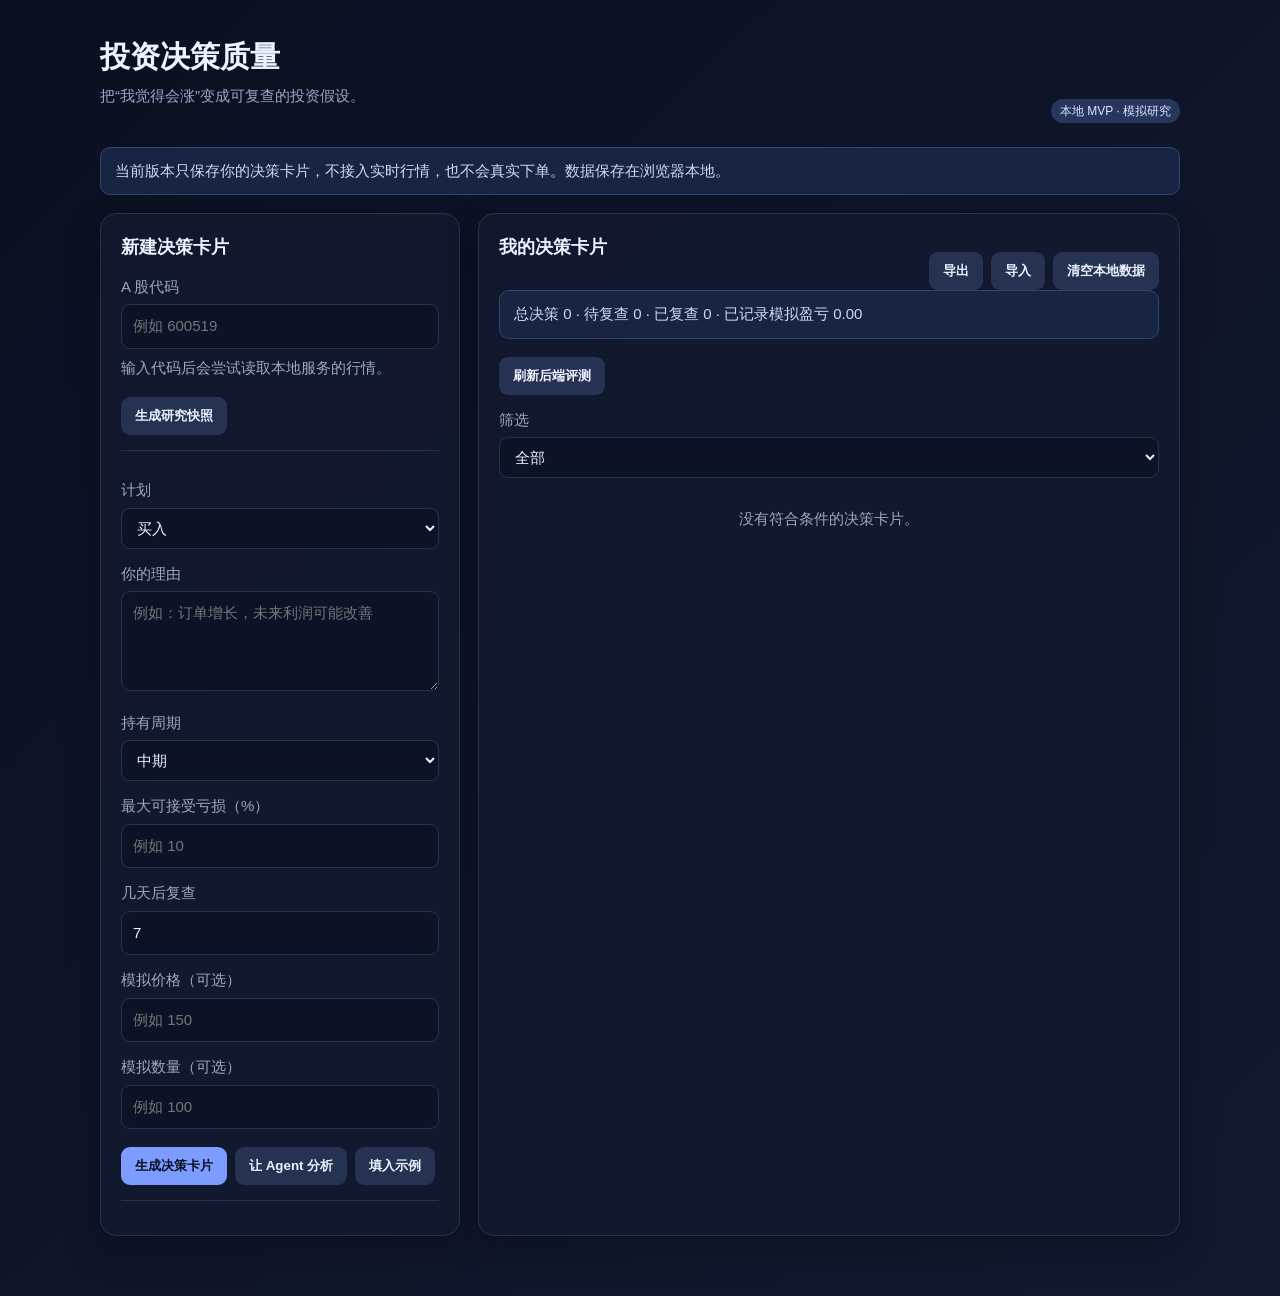
==== web/index.html @ bc61e570 "feat: establish multi-tenant paper trading workspace" ====
<!doctype html>
<html lang="zh-CN">
<head>
  <meta charset="utf-8" />
  <meta name="viewport" content="width=device-width, initial-scale=1" />
  <link rel="stylesheet" href="/app.css"><title>投资决策质量 MVP</title>
  <style>
    :root { color-scheme: dark; --bg:#0b1020; --panel:#121a2f; --line:#263250; --text:#edf2ff; --muted:#9aa8c7; --accent:#7c9cff; --good:#52d6a1; --warn:#ffcc66; }
    * { box-sizing:border-box; } body { margin:0; background:linear-gradient(135deg,#0b1020,#111a31); color:var(--text); font:15px/1.5 Inter,Segoe UI,sans-serif; }
    .shell { max-width:1120px; margin:0 auto; padding:34px 20px 60px; } header { display:flex; justify-content:space-between; align-items:end; gap:20px; margin-bottom:24px; }
    h1,h2,h3,p { margin-top:0; } h1 { font-size:30px; margin-bottom:6px; } h2 { font-size:18px; } .sub,.muted { color:var(--muted); }
    .grid { display:grid; grid-template-columns:360px 1fr; gap:18px; } .panel { background:rgba(18,26,47,.92); border:1px solid var(--line); border-radius:16px; padding:20px; box-shadow:0 15px 35px #05081155; }
    label { display:block; color:var(--muted); margin:14px 0 6px; } input,select,textarea { width:100%; background:#0c1326; color:var(--text); border:1px solid var(--line); border-radius:9px; padding:10px 11px; font:inherit; } textarea { min-height:100px; resize:vertical; }
    button { border:0; border-radius:9px; padding:10px 14px; color:#081020; background:var(--accent); font-weight:700; cursor:pointer; } button.secondary { background:#253252; color:var(--text); } button.danger { background:#69364a; color:#fff; } .actions { display:flex; gap:8px; margin-top:18px; flex-wrap:wrap; }
    .cards { display:grid; gap:12px; } .card { border:1px solid var(--line); border-radius:12px; padding:15px; background:#0e162a; } .card-top { display:flex; justify-content:space-between; gap:12px; } .symbol { font-weight:800; font-size:18px; } .pill { border-radius:999px; padding:3px 9px; font-size:12px; background:#26365d; color:#dce5ff; } .pill.open { color:var(--warn); } .pill.reviewed { color:var(--good); }
    .detail { margin-top:15px; border-top:1px solid var(--line); padding-top:14px; } ul { margin:7px 0 0 18px; padding:0; } li { margin:5px 0; } .empty { padding:30px 10px; text-align:center; color:var(--muted); }
    .notice { background:#182542; border:1px solid #2f4674; color:#cbd8fa; padding:12px 14px; border-radius:10px; margin-bottom:18px; }
    @media(max-width:800px){ .grid{grid-template-columns:1fr;} header{display:block;} }
  </style>
</head>
<body>
  <main class="shell">
    <header><div><h1>投资决策质量</h1><p class="sub">把“我觉得会涨”变成可复查的投资假设。</p></div><span class="pill">本地 MVP · 模拟研究</span></header>
    <div class="notice">当前版本只保存你的决策卡片，不接入实时行情，也不会真实下单。数据保存在浏览器本地。</div>
    <section class="grid">
      <form class="panel" id="card-form">
        <h2>新建决策卡片</h2>
        <label for="symbol">A 股代码</label><input id="symbol" required placeholder="例如 600519" /><div id="market" class="muted" style="margin-top:8px">输入代码后会尝试读取本地服务的行情。</div><div id="history" class="muted" style="margin-top:8px"></div><div class="actions"><button type="button" class="secondary" id="research">生成研究快照</button></div><div id="report" class="detail"></div>
        <label for="action">计划</label><select id="action"><option value="buy">买入</option><option value="sell">卖出</option><option value="watch">观察</option></select>
        <label for="reason">你的理由</label><textarea id="reason" required placeholder="例如：订单增长，未来利润可能改善"></textarea>
        <label for="horizon">持有周期</label><select id="horizon"><option value="short">短期</option><option value="medium" selected>中期</option><option value="long">长期</option></select>
        <label for="max-loss">最大可接受亏损（%）</label><input id="max-loss" type="number" min="0.1" max="100" step="0.1" placeholder="例如 10" />
        <label for="review-days">几天后复查</label><input id="review-days" type="number" min="1" value="7" />
        <label for="entry-price">模拟价格（可选）</label><input id="entry-price" type="number" min="0" step="0.0001" placeholder="例如 150" />
        <label for="quantity">模拟数量（可选）</label><input id="quantity" type="number" min="0" step="0.0001" placeholder="例如 100" />
        <div class="actions"><button>生成决策卡片</button><button type="button" class="secondary" id="agent">让 Agent 分析</button><button type="button" class="secondary" id="demo">填入示例</button></div><div id="agent-result" class="detail"></div>
      </form>
      <section class="panel"><div class="card-top"><h2>我的决策卡片</h2><div class="actions"><button class="secondary" id="export">导出</button><button class="secondary" id="import">导入</button><button class="secondary" id="clear">清空本地数据</button></div></div><div id="summary" class="notice"></div><div class="actions"><button class="secondary" id="evaluation">刷新后端评测</button></div><div id="evaluation-result" class="muted"></div><label for="filter">筛选</label><select id="filter"><option value="all">全部</option><option value="open">待复查</option><option value="reviewed">已复查</option></select><input id="file" type="file" accept="application/json" hidden /><div id="cards" class="cards"></div></section>
    </section>
  </main>
  <script>
    const key='investment_decision_cards_v1';
    const $=id=>document.getElementById(id);
    const load=()=>JSON.parse(localStorage.getItem(key)||'[]');
    const save=cards=>{localStorage.setItem(key,JSON.stringify(cards)); if(location.protocol.startsWith('http')) cards.forEach(card=>fetch('/api/decisions',{method:'POST',headers:{'Content-Type':'application/json'},body:JSON.stringify(card)}).catch(()=>{}));};
    const esc=s=>String(s).replace(/[&<>"']/g,c=>({'&':'&amp;','<':'&lt;','>':'&gt;','"':'&quot;',"'":'&#39;'}[c]));
    function render(){ const all=load(); const open=all.filter(c=>c.status==='open').length; const reviewed=all.filter(c=>c.status==='reviewed'); const pnl=reviewed.reduce((sum,c)=>sum+(c.entryPrice&&c.quantity&&c.currentPrice?(c.action==='sell'?c.entryPrice-c.currentPrice:c.currentPrice-c.entryPrice)*c.quantity:0),0); $('summary').textContent=`总决策 ${all.length} · 待复查 ${open} · 已复查 ${reviewed.length} · 已记录模拟盈亏 ${pnl.toFixed(2)}`; const filter=$('filter').value; const cards=filter==='all'?all:all.filter(c=>c.status===filter); const root=$('cards'); if(!cards.length){root.innerHTML='<div class="empty">没有符合条件的决策卡片。</div>';return;} const today=new Date(); root.innerHTML=cards.map(c=>{const due=new Date(c.reviewAt+' 23:59:59')<=today && c.status==='open'; const paper=c.entryPrice&&c.quantity?`<p class="muted">模拟仓位：${esc(c.quantity)} × ${esc(c.entryPrice)} = ${esc((c.entryPrice*c.quantity).toFixed(2))}${c.currentPrice?` · 当前价 ${esc(c.currentPrice)} · 模拟盈亏 ${esc(((c.action==='sell'?c.entryPrice-c.currentPrice:c.currentPrice-c.entryPrice)*c.quantity).toFixed(2))}`:''}</p>`:''; return `<article class="card"><div class="card-top"><div><div class="symbol">${esc(c.symbol)}</div><div class="muted">${esc(c.action)} · ${esc(c.horizon)} · 创建于 ${esc(c.createdAt)}</div></div><span class="pill ${c.status}">${due?'到期待复查':c.status==='open'?'待复查':'已复查'}</span></div><p><b>原始理由：</b>${esc(c.reason)}</p>${paper}<div class="detail"><b>系统提示</b><ul>${c.prompts.map(x=>`<li>${esc(x)}</li>`).join('')}</ul><p class="muted">复查日期：${esc(c.reviewAt)}${c.maxLoss?` · 最大亏损：${esc(c.maxLoss)}%`:''}</p>${c.status==='open'?`<div class="actions"><button data-review="${c.id}">完成复查</button><button class="danger" data-delete="${c.id}">删除</button></div>`:`<p><b>复查记录：</b>${esc(c.reviewNote)}</p>`}</div></article>`}).join(''); }
    let latestQuote=null;
    let latestAnalysis=null;
    async function loadQuote(){ const symbol=$('symbol').value.trim(); if(!symbol)return; $('market').textContent='正在读取 A 股行情…'; $('history').textContent=''; try{ const response=await fetch(`/api/quote?symbol=${encodeURIComponent(symbol)}`); const data=await response.json(); if(!response.ok||data.error)throw new Error(data.error||'行情读取失败'); latestQuote=data; $('market').textContent=`${data.f58} · 当前价 ${(Number(data.f43)/100).toFixed(2)} · 涨跌幅 ${(Number(data.f170)/100).toFixed(2)}% · 成交量 ${data.f47}`; if(!$('entry-price').value&&data.f43)$('entry-price').value=(Number(data.f43)/100).toFixed(2); const historyResponse=await fetch(`/api/history?symbol=${encodeURIComponent(symbol)}`); const historyData=await historyResponse.json(); if(historyData.klines?.length){ const rows=historyData.klines.slice(-60).map(row=>{const parts=String(row).split(',');return {date:parts[0],close:Number(parts[2]||parts[4])};}).filter(row=>Number.isFinite(row.close)); const first=rows[0]?.close,last=rows.at(-1)?.close; let peak=0,maxDrawdown=0; for(const row of rows){peak=Math.max(peak,row.close);if(peak)maxDrawdown=Math.min(maxDrawdown,(row.close/peak-1)*100);} const change=first?((last/first-1)*100):0; $('history').textContent=`近 ${rows.length} 个交易日：${change.toFixed(2)}% · 最大回撤 ${maxDrawdown.toFixed(2)}%`; } }catch(error){latestQuote=null;$('market').textContent=`行情读取失败：${error.message}。请确认使用 http://localhost:8788`;}}
    $('symbol').addEventListener('blur',loadQuote);
    $('research').addEventListener('click',async()=>{const symbol=$('symbol').value.trim();if(!symbol)return;const report=$('report');report.textContent='正在生成研究快照…';try{const [research,financials,announcements]=await Promise.all([fetch(`/api/research?symbol=${encodeURIComponent(symbol)}`).then(r=>r.json()),fetch(`/api/financials?symbol=${encodeURIComponent(symbol)}`).then(r=>r.json()),fetch(`/api/announcements?symbol=${encodeURIComponent(symbol)}`).then(r=>r.json())]);const metrics=research.metrics||{};const quote=research.quote||{};const latest=(financials.items||[])[0];report.innerHTML=`<b>${esc(quote.f58||symbol)} 研究快照</b><ul><li>当前价格：${esc((Number(quote.f43||0)/100).toFixed(2))}</li><li>近60日涨跌：${metrics.changePct==null?'暂无':metrics.changePct.toFixed(2)+'%'}</li><li>近60日最大回撤：${metrics.maxDrawdownPct==null?'暂无':metrics.maxDrawdownPct.toFixed(2)+'%'}</li>${latest?`<li>最新财报期：${esc(latest[2]||'')}</li><li>净利润：${esc(latest[5]??'暂无')}</li><li>ROE：${esc(latest[7]??'暂无')}</li>`:'<li>财报：未配置 Tushare Token</li>'}<li>公告数量：${esc((announcements.items||[]).length)}</li></ul>`;}catch(error){report.textContent='研究快照生成失败：'+error.message;}});
    $('agent').addEventListener('click',async()=>{const symbol=$('symbol').value.trim();const reason=$('reason').value.trim();const target=$('agent-result');if(!symbol||!reason){target.textContent='请先输入股票代码和交易理由。';return;}target.textContent='Agent 正在分析…';try{const response=await fetch('/api/analyze',{method:'POST',headers:{'Content-Type':'application/json'},body:JSON.stringify({symbol,reason})});const data=await response.json();if(!response.ok)throw new Error(data.error||'分析失败');latestAnalysis={provider:data.provider,model:data.model,analysis:data.analysis};const a=data.analysis;const sections=[['事实','facts'],['推断','inferences'],['反方证据','counter_arguments'],['风险','risks'],['判断失效条件','invalidation_conditions'],['下一步检查','next_checks']];target.innerHTML=`<b>Agent 研究结论 · ${esc(data.provider||'llm')} / ${esc(data.model||'')}</b>`+sections.map(([title,key])=>{const items=Array.isArray(a?.[key])?a[key]:[];return `<div class="detail"><b>${title}</b>${items.length?`<ul>${items.map(item=>`<li>${esc(item)}</li>`).join('')}</ul>`:'<p class="muted">暂无结构化结果</p>'}</div>`}).join('');}catch(error){latestAnalysis=null;target.textContent='Agent 分析失败：'+error.message;}});
    $('card-form').addEventListener('submit',()=>{setTimeout(()=>{if(!latestAnalysis)return;const cards=load();if(!cards.length)return;cards[0].agentAnalysis=latestAnalysis;save(cards);render();},0);});
    $('card-form').addEventListener('submit',e=>{e.preventDefault(); const reason=$('reason').value.trim(); const reviewDays=Number($('review-days').value); const lower=reason.toLowerCase(); const prompts=['原始理由可能已经被市场价格反映','当前版本没有接入财报和公告验证，请补充证据后再形成结论','将最大亏损和仓位一起考虑，不要把研究结论当成收益保证']; if(latestQuote)prompts.unshift(`创建时行情：${latestQuote.f58}，价格 ${latestQuote.f43}`); if(lower.includes('订单')) prompts.push('复查订单金额或订单增速是否继续上升'); if(lower.includes('利润')||lower.includes('业绩')) prompts.push('复查下一次财报中的收入、利润和现金流'); if(lower.includes('估值')) prompts.push('便宜可能反映业务质量或增长风险'); const now=new Date(); const review=new Date(now.getTime()+reviewDays*86400000); const cards=load(); cards.unshift({id:crypto.randomUUID(),symbol:$('symbol').value.trim().toUpperCase(),action:$('action').value,horizon:$('horizon').value,reason,maxLoss:$('max-loss').value,entryPrice:Number($('entry-price').value)||null,quantity:Number($('quantity').value)||null,createdAt:now.toLocaleString(),reviewAt:review.toLocaleDateString(),prompts,status:'open'}); save(cards); e.target.reset(); $('review-days').value=7; latestQuote=null; $('market').textContent='输入代码后会尝试读取本地服务的行情。'; render();});
    $('demo').addEventListener('click',()=>{$('symbol').value='600519';$('action').value='buy';$('reason').value='订单增长，未来利润可能改善';$('horizon').value='medium';$('max-loss').value=10;$('review-days').value=7;});
    $('clear').addEventListener('click',()=>{if(confirm('确认清空浏览器中的全部决策卡片？')){localStorage.removeItem(key);render();}});
    $('filter').addEventListener('change',render);
    $('evaluation').addEventListener('click',async()=>{const target=$('evaluation-result');target.textContent='正在读取后端评测…';try{const response=await fetch('/api/evaluation');const data=await response.json();target.textContent=`后端评测：总计 ${data.total} · 待复查 ${data.open} · 已复查 ${data.reviewed} · 逻辑兑现 ${data.valid} · 逻辑失效 ${data.invalid} · 模拟盈亏 ${Number(data.simulatedPnl).toFixed(2)}`;}catch(error){target.textContent='后端评测暂不可用，请确认使用本地服务地址。';}});
    $('export').addEventListener('click',()=>{const blob=new Blob([JSON.stringify(load(),null,2)],{type:'application/json'});const a=document.createElement('a');a.href=URL.createObjectURL(blob);a.download='investment-decision-cards.json';a.click();URL.revokeObjectURL(a.href);});
    $('import').addEventListener('click',()=>$('file').click());
    $('file').addEventListener('change',async e=>{const file=e.target.files[0];if(!file)return;try{const imported=JSON.parse(await file.text());if(!Array.isArray(imported))throw new Error('格式错误');save([...imported,...load()]);render();}catch(error){alert('导入失败：'+error.message)}e.target.value='';});
    $('cards').addEventListener('click',e=>{const review=e.target.dataset.review; const del=e.target.dataset.delete; const cards=load(); if(review){const c=cards.find(x=>x.id===review);const outcome=prompt('判断结果：输入 valid=逻辑兑现，invalid=逻辑失效，uncertain=暂不确定');if(outcome&&['valid','invalid','uncertain'].includes(outcome)){const note=prompt('这次复查发生了什么？');if(note){const current=prompt(c.entryPrice&&c.quantity?'请输入当前价格，用于计算模拟盈亏。留空则跳过。':'请输入复查时的当前价格（可留空）。');c.status='reviewed';c.outcome=outcome;c.reviewNote=note;if(current&&Number(current)>0)c.currentPrice=Number(current);save(cards);render();}}} if(del){save(cards.filter(x=>x.id!==del));render();}}); render();
  </script>
</body>
</html>
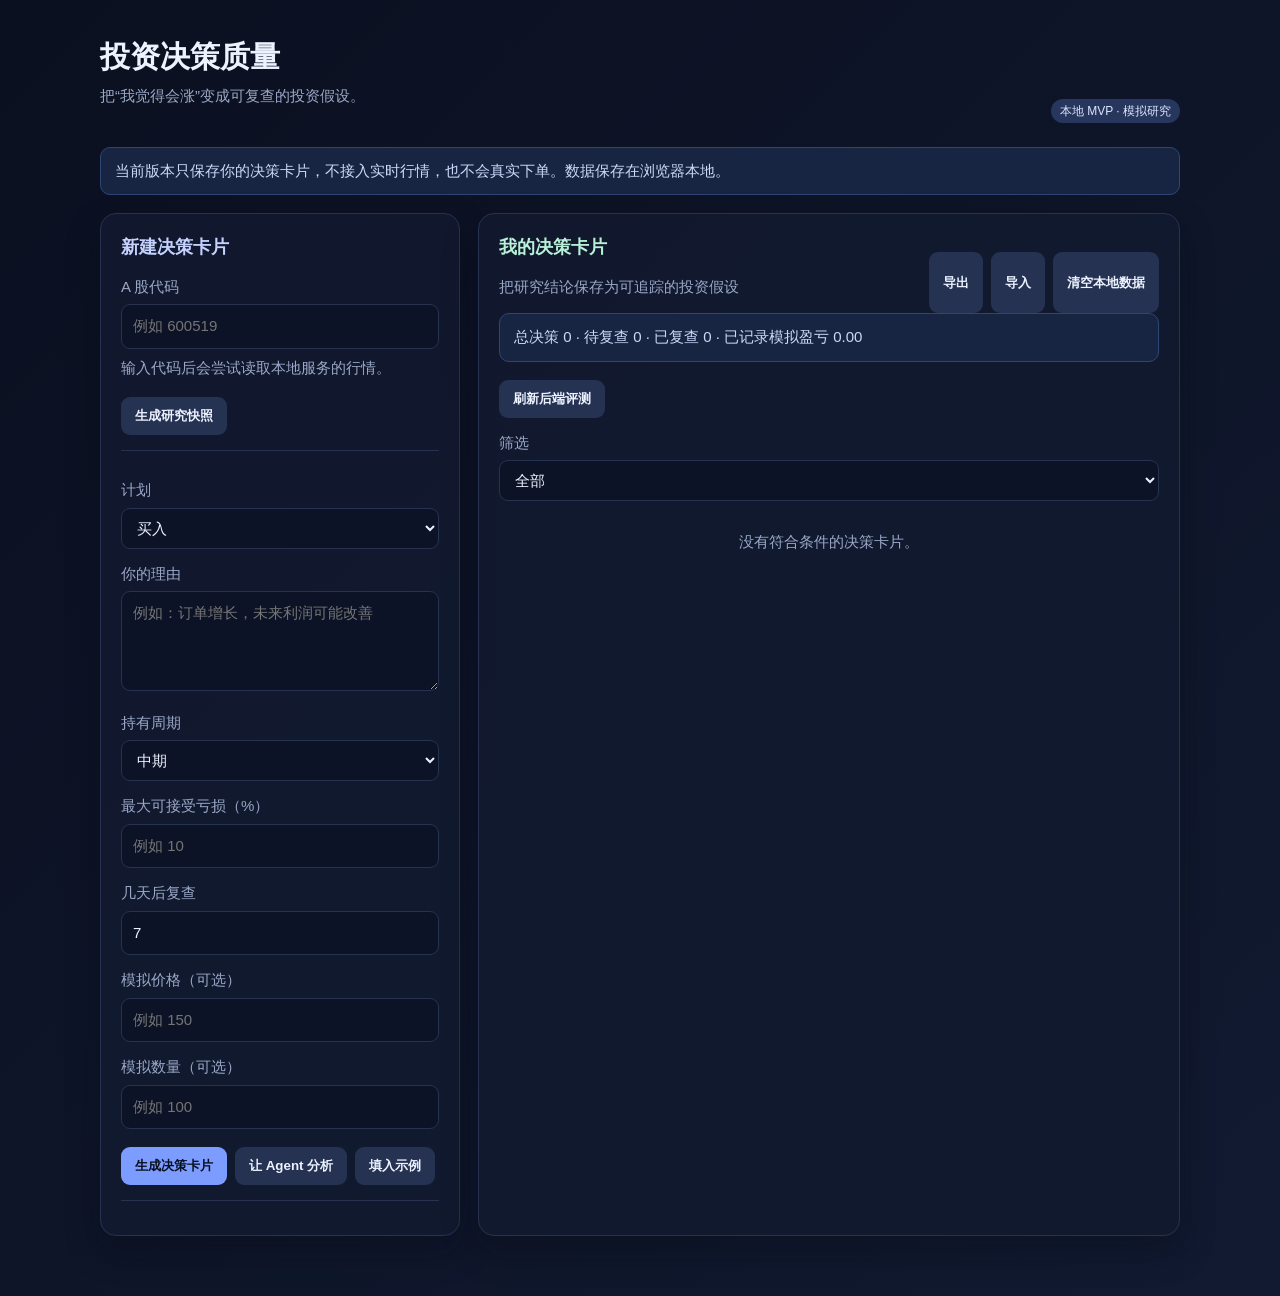
==== commit f0aa498f: "ui: distinguish research and decision card panels" ====
--- a/web/index.html
+++ b/web/index.html
@@ -8,7 +8,7 @@
     :root { color-scheme: dark; --bg:#0b1020; --panel:#121a2f; --line:#263250; --text:#edf2ff; --muted:#9aa8c7; --accent:#7c9cff; --good:#52d6a1; --warn:#ffcc66; }
     * { box-sizing:border-box; } body { margin:0; background:linear-gradient(135deg,#0b1020,#111a31); color:var(--text); font:15px/1.5 Inter,Segoe UI,sans-serif; }
     .shell { max-width:1120px; margin:0 auto; padding:34px 20px 60px; } header { display:flex; justify-content:space-between; align-items:end; gap:20px; margin-bottom:24px; }
-    h1,h2,h3,p { margin-top:0; } h1 { font-size:30px; margin-bottom:6px; } h2 { font-size:18px; } .sub,.muted { color:var(--muted); }
+    h1,h2,h3,p { margin-top:0; } h1 { font-size:30px; margin-bottom:6px; } h2 { font-size:18px; } .sub,.muted { color:var(--muted); } .research-panel{border-top:3px solid #7e9cff;background:linear-gradient(145deg,#17284a,#10182c)} .decision-panel{border-top:3px solid #52d6a1;background:linear-gradient(145deg,#142f34,#10182c)} .decision-panel h2{color:#b8f1d7}.research-panel h2{color:#c5d2ff}
     .grid { display:grid; grid-template-columns:360px 1fr; gap:18px; } .panel { background:rgba(18,26,47,.92); border:1px solid var(--line); border-radius:16px; padding:20px; box-shadow:0 15px 35px #05081155; }
     label { display:block; color:var(--muted); margin:14px 0 6px; } input,select,textarea { width:100%; background:#0c1326; color:var(--text); border:1px solid var(--line); border-radius:9px; padding:10px 11px; font:inherit; } textarea { min-height:100px; resize:vertical; }
     button { border:0; border-radius:9px; padding:10px 14px; color:#081020; background:var(--accent); font-weight:700; cursor:pointer; } button.secondary { background:#253252; color:var(--text); } button.danger { background:#69364a; color:#fff; } .actions { display:flex; gap:8px; margin-top:18px; flex-wrap:wrap; }
@@ -23,7 +23,7 @@
     <header><div><h1>投资决策质量</h1><p class="sub">把“我觉得会涨”变成可复查的投资假设。</p></div><span class="pill">本地 MVP · 模拟研究</span></header>
     <div class="notice">当前版本只保存你的决策卡片，不接入实时行情，也不会真实下单。数据保存在浏览器本地。</div>
     <section class="grid">
-      <form class="panel" id="card-form">
+      <form class="panel research-panel" id="card-form">
         <h2>新建决策卡片</h2>
         <label for="symbol">A 股代码</label><input id="symbol" required placeholder="例如 600519" /><div id="market" class="muted" style="margin-top:8px">输入代码后会尝试读取本地服务的行情。</div><div id="history" class="muted" style="margin-top:8px"></div><div class="actions"><button type="button" class="secondary" id="research">生成研究快照</button></div><div id="report" class="detail"></div>
         <label for="action">计划</label><select id="action"><option value="buy">买入</option><option value="sell">卖出</option><option value="watch">观察</option></select>
@@ -35,7 +35,7 @@
         <label for="quantity">模拟数量（可选）</label><input id="quantity" type="number" min="0" step="0.0001" placeholder="例如 100" />
         <div class="actions"><button>生成决策卡片</button><button type="button" class="secondary" id="agent">让 Agent 分析</button><button type="button" class="secondary" id="demo">填入示例</button></div><div id="agent-result" class="detail"></div>
       </form>
-      <section class="panel"><div class="card-top"><h2>我的决策卡片</h2><div class="actions"><button class="secondary" id="export">导出</button><button class="secondary" id="import">导入</button><button class="secondary" id="clear">清空本地数据</button></div></div><div id="summary" class="notice"></div><div class="actions"><button class="secondary" id="evaluation">刷新后端评测</button></div><div id="evaluation-result" class="muted"></div><label for="filter">筛选</label><select id="filter"><option value="all">全部</option><option value="open">待复查</option><option value="reviewed">已复查</option></select><input id="file" type="file" accept="application/json" hidden /><div id="cards" class="cards"></div></section>
+      <section class="panel decision-panel"><div class="card-top"><div><h2>我的决策卡片</h2><p class="sub">把研究结论保存为可追踪的投资假设</p></div><div class="actions"><button class="secondary" id="export">导出</button><button class="secondary" id="import">导入</button><button class="secondary" id="clear">清空本地数据</button></div></div><div id="summary" class="notice"></div><div class="actions"><button class="secondary" id="evaluation">刷新后端评测</button></div><div id="evaluation-result" class="muted"></div><label for="filter">筛选</label><select id="filter"><option value="all">全部</option><option value="open">待复查</option><option value="reviewed">已复查</option></select><input id="file" type="file" accept="application/json" hidden /><div id="cards" class="cards"></div></section>
     </section>
   </main>
   <script>
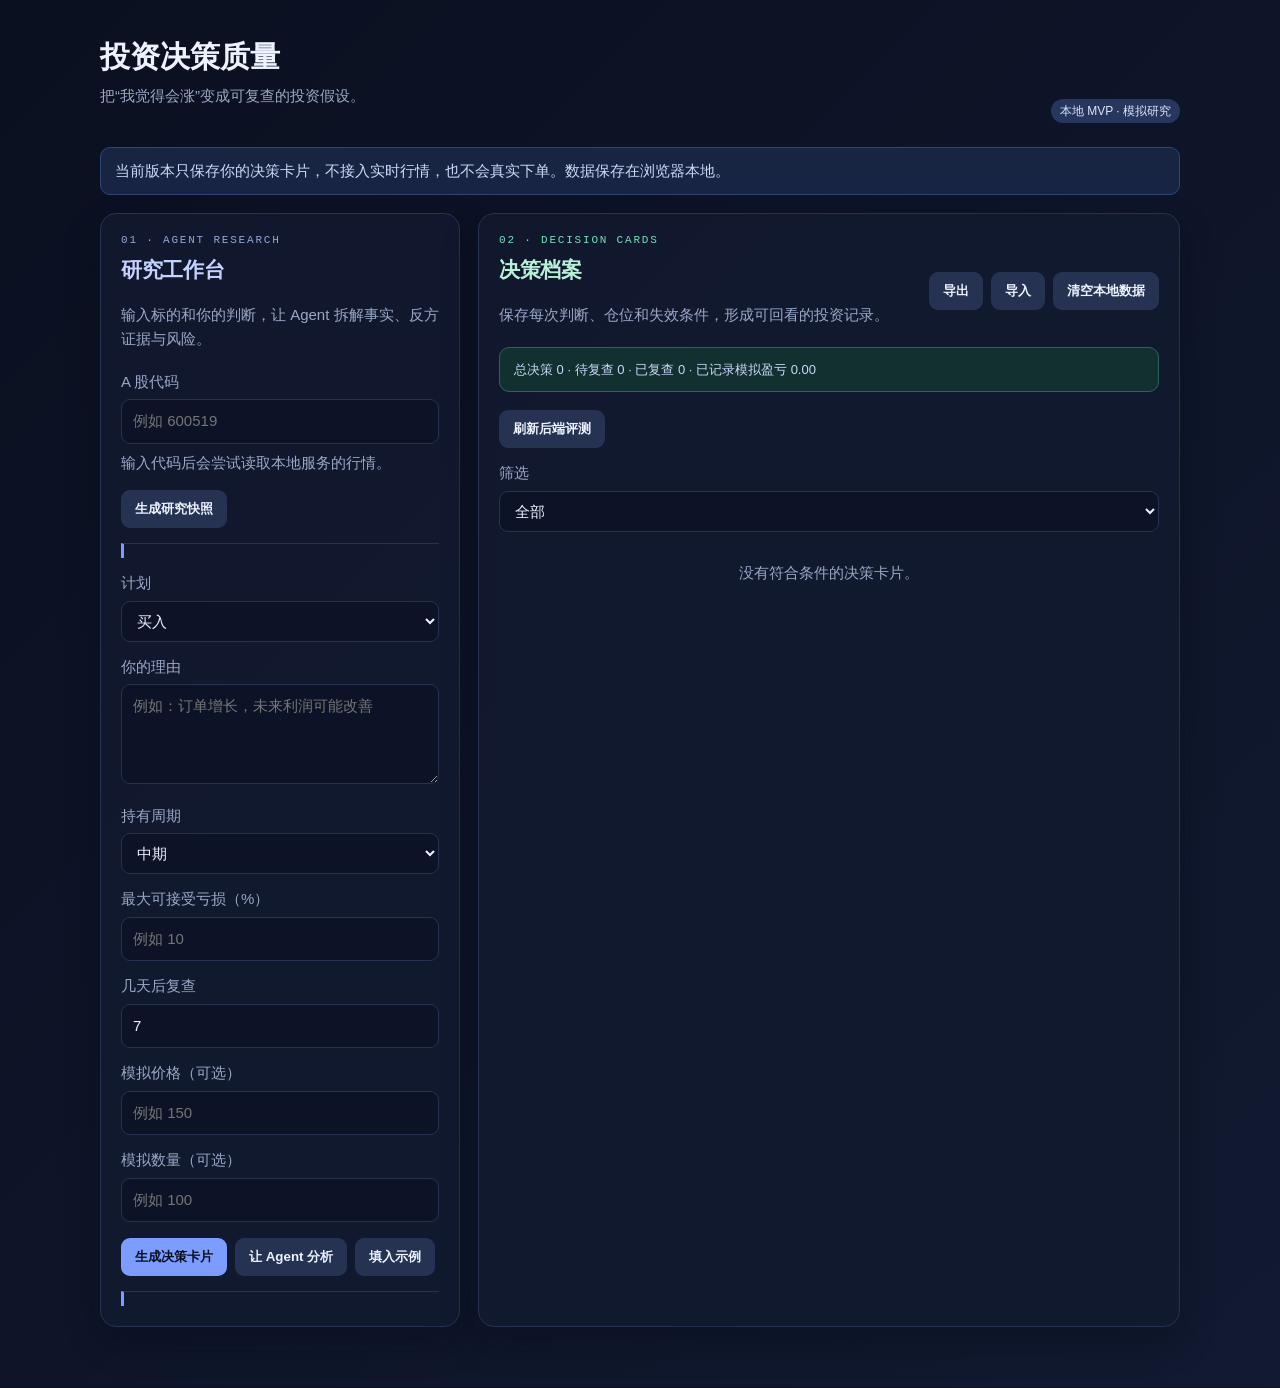
==== commit a4198702: "ui: redesign research decision and review sections" ====
--- a/web/index.html
+++ b/web/index.html
@@ -8,7 +8,7 @@
     :root { color-scheme: dark; --bg:#0b1020; --panel:#121a2f; --line:#263250; --text:#edf2ff; --muted:#9aa8c7; --accent:#7c9cff; --good:#52d6a1; --warn:#ffcc66; }
     * { box-sizing:border-box; } body { margin:0; background:linear-gradient(135deg,#0b1020,#111a31); color:var(--text); font:15px/1.5 Inter,Segoe UI,sans-serif; }
     .shell { max-width:1120px; margin:0 auto; padding:34px 20px 60px; } header { display:flex; justify-content:space-between; align-items:end; gap:20px; margin-bottom:24px; }
-    h1,h2,h3,p { margin-top:0; } h1 { font-size:30px; margin-bottom:6px; } h2 { font-size:18px; } .sub,.muted { color:var(--muted); } .research-panel{border-top:3px solid #7e9cff;background:linear-gradient(145deg,#17284a,#10182c)} .decision-panel{border-top:3px solid #52d6a1;background:linear-gradient(145deg,#142f34,#10182c)} .decision-panel h2{color:#b8f1d7}.research-panel h2{color:#c5d2ff}
+    h1,h2,h3,p { margin-top:0; } h1 { font-size:30px; margin-bottom:6px; } h2 { font-size:21px; letter-spacing:-.3px; } .sub,.muted { color:var(--muted); } .section-kicker{font:11px ui-monospace,monospace;letter-spacing:1.8px;color:#93a8d7;margin-bottom:8px}.section-intro{line-height:1.6;margin-bottom:20px}.research-panel{border-top:4px solid #7e9cff;background:linear-gradient(145deg,#17284a,#10182c);box-shadow:0 18px 45px #526fd522}.decision-panel{border-top:4px solid #52d6a1;background:linear-gradient(145deg,#142f34,#10182c);box-shadow:0 18px 45px #42c89e1c}.decision-panel h2{color:#b8f1d7}.research-panel h2{color:#c5d2ff}.decision-panel .section-kicker{color:#77e0b7}.decision-panel .notice{border-color:#2d6259;background:#12302f}.research-panel .detail{border-left:3px solid #7e9cff;padding-left:12px}.decision-panel .card{border-left:3px solid #52d6a1;background:#112529}.decision-panel .card-top{align-items:flex-start}.decision-panel #summary{font-size:13px}.research-panel .actions{margin-top:16px}
     .grid { display:grid; grid-template-columns:360px 1fr; gap:18px; } .panel { background:rgba(18,26,47,.92); border:1px solid var(--line); border-radius:16px; padding:20px; box-shadow:0 15px 35px #05081155; }
     label { display:block; color:var(--muted); margin:14px 0 6px; } input,select,textarea { width:100%; background:#0c1326; color:var(--text); border:1px solid var(--line); border-radius:9px; padding:10px 11px; font:inherit; } textarea { min-height:100px; resize:vertical; }
     button { border:0; border-radius:9px; padding:10px 14px; color:#081020; background:var(--accent); font-weight:700; cursor:pointer; } button.secondary { background:#253252; color:var(--text); } button.danger { background:#69364a; color:#fff; } .actions { display:flex; gap:8px; margin-top:18px; flex-wrap:wrap; }
@@ -24,7 +24,7 @@
     <div class="notice">当前版本只保存你的决策卡片，不接入实时行情，也不会真实下单。数据保存在浏览器本地。</div>
     <section class="grid">
       <form class="panel research-panel" id="card-form">
-        <h2>新建决策卡片</h2>
+        <div class="section-kicker">01 · AGENT RESEARCH</div><h2>研究工作台</h2><p class="sub section-intro">输入标的和你的判断，让 Agent 拆解事实、反方证据与风险。</p>
         <label for="symbol">A 股代码</label><input id="symbol" required placeholder="例如 600519" /><div id="market" class="muted" style="margin-top:8px">输入代码后会尝试读取本地服务的行情。</div><div id="history" class="muted" style="margin-top:8px"></div><div class="actions"><button type="button" class="secondary" id="research">生成研究快照</button></div><div id="report" class="detail"></div>
         <label for="action">计划</label><select id="action"><option value="buy">买入</option><option value="sell">卖出</option><option value="watch">观察</option></select>
         <label for="reason">你的理由</label><textarea id="reason" required placeholder="例如：订单增长，未来利润可能改善"></textarea>
@@ -35,7 +35,7 @@
         <label for="quantity">模拟数量（可选）</label><input id="quantity" type="number" min="0" step="0.0001" placeholder="例如 100" />
         <div class="actions"><button>生成决策卡片</button><button type="button" class="secondary" id="agent">让 Agent 分析</button><button type="button" class="secondary" id="demo">填入示例</button></div><div id="agent-result" class="detail"></div>
       </form>
-      <section class="panel decision-panel"><div class="card-top"><div><h2>我的决策卡片</h2><p class="sub">把研究结论保存为可追踪的投资假设</p></div><div class="actions"><button class="secondary" id="export">导出</button><button class="secondary" id="import">导入</button><button class="secondary" id="clear">清空本地数据</button></div></div><div id="summary" class="notice"></div><div class="actions"><button class="secondary" id="evaluation">刷新后端评测</button></div><div id="evaluation-result" class="muted"></div><label for="filter">筛选</label><select id="filter"><option value="all">全部</option><option value="open">待复查</option><option value="reviewed">已复查</option></select><input id="file" type="file" accept="application/json" hidden /><div id="cards" class="cards"></div></section>
+      <section class="panel decision-panel"><div class="section-kicker">02 · DECISION CARDS</div><div class="card-top"><div><h2>决策档案</h2><p class="sub section-intro">保存每次判断、仓位和失效条件，形成可回看的投资记录。</p></div><div class="actions"><button class="secondary" id="export">导出</button><button class="secondary" id="import">导入</button><button class="secondary" id="clear">清空本地数据</button></div></div><div id="summary" class="notice"></div><div class="actions"><button class="secondary" id="evaluation">刷新后端评测</button></div><div id="evaluation-result" class="muted"></div><label for="filter">筛选</label><select id="filter"><option value="all">全部</option><option value="open">待复查</option><option value="reviewed">已复查</option></select><input id="file" type="file" accept="application/json" hidden /><div id="cards" class="cards"></div></section>
     </section>
   </main>
   <script>
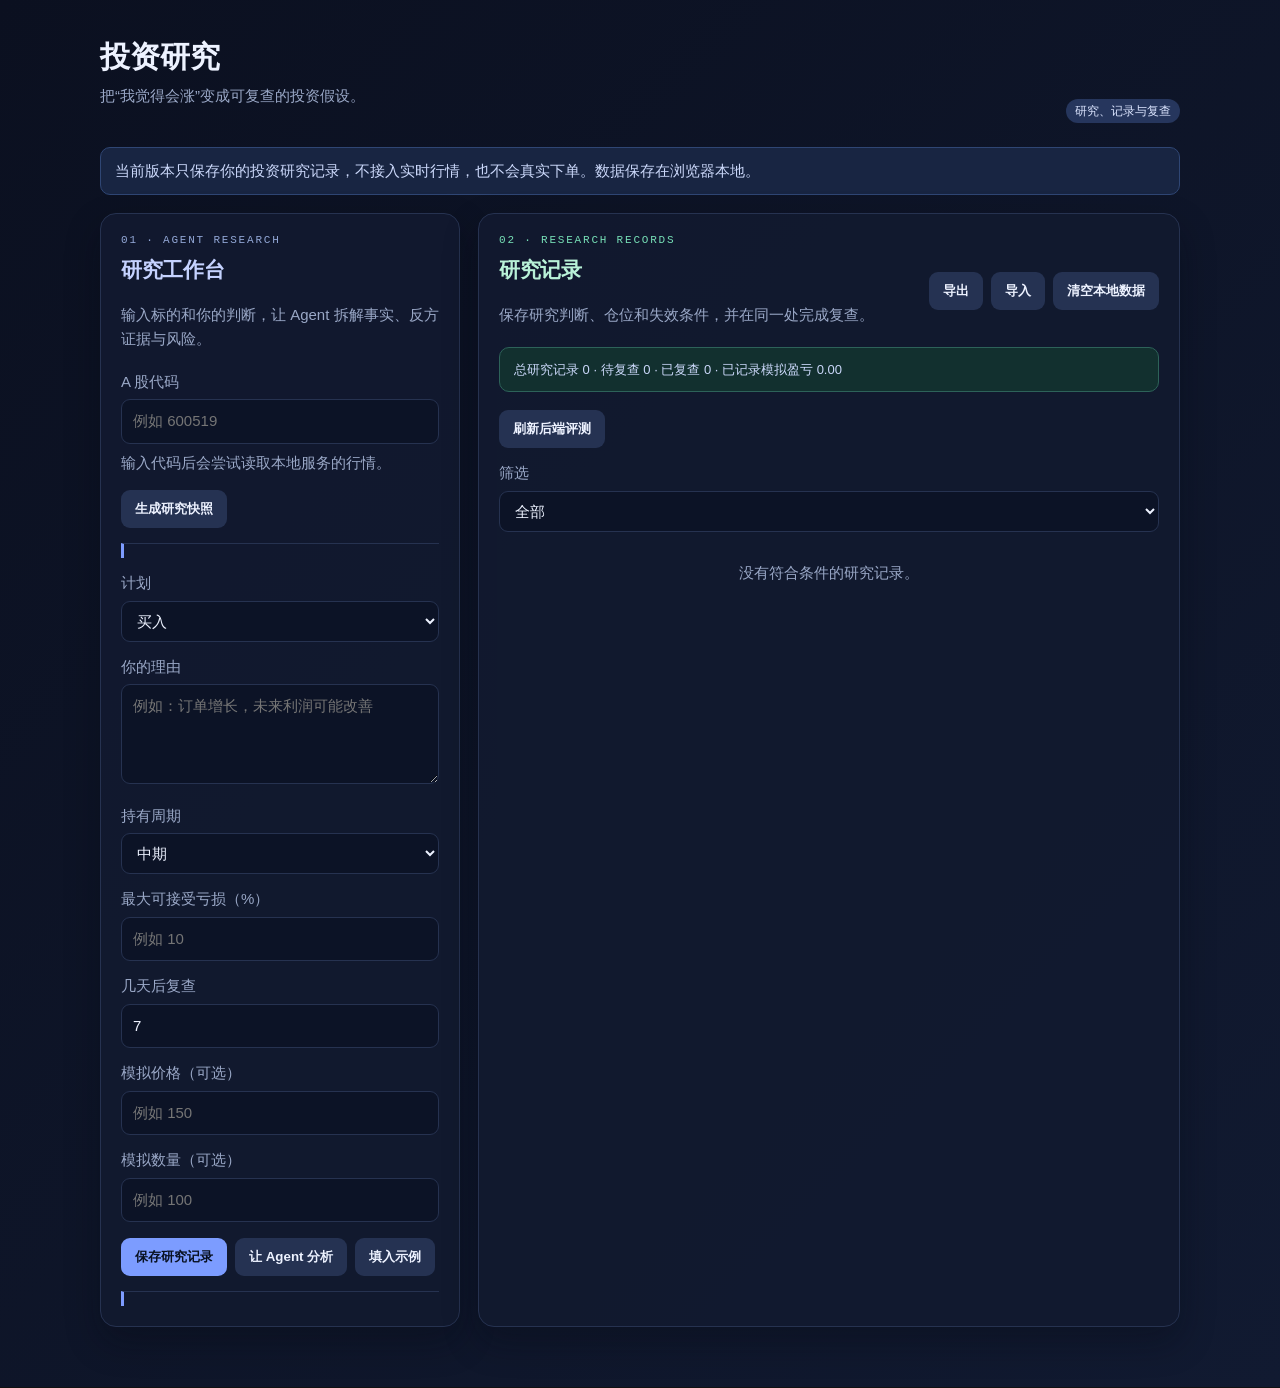
==== commit 5164faf1: "ui: consolidate investment research entry" ====
--- a/web/index.html
+++ b/web/index.html
@@ -20,8 +20,8 @@
 </head>
 <body>
   <main class="shell">
-    <header><div><h1>投资决策质量</h1><p class="sub">把“我觉得会涨”变成可复查的投资假设。</p></div><span class="pill">本地 MVP · 模拟研究</span></header>
-    <div class="notice">当前版本只保存你的决策卡片，不接入实时行情，也不会真实下单。数据保存在浏览器本地。</div>
+    <header><div><h1>投资研究</h1><p class="sub">把“我觉得会涨”变成可复查的投资假设。</p></div><span class="pill">研究、记录与复查</span></header>
+    <div class="notice">当前版本只保存你的投资研究记录，不接入实时行情，也不会真实下单。数据保存在浏览器本地。</div>
     <section class="grid">
       <form class="panel research-panel" id="card-form">
         <div class="section-kicker">01 · AGENT RESEARCH</div><h2>研究工作台</h2><p class="sub section-intro">输入标的和你的判断，让 Agent 拆解事实、反方证据与风险。</p>
@@ -33,9 +33,9 @@
         <label for="review-days">几天后复查</label><input id="review-days" type="number" min="1" value="7" />
         <label for="entry-price">模拟价格（可选）</label><input id="entry-price" type="number" min="0" step="0.0001" placeholder="例如 150" />
         <label for="quantity">模拟数量（可选）</label><input id="quantity" type="number" min="0" step="0.0001" placeholder="例如 100" />
-        <div class="actions"><button>生成决策卡片</button><button type="button" class="secondary" id="agent">让 Agent 分析</button><button type="button" class="secondary" id="demo">填入示例</button></div><div id="agent-result" class="detail"></div>
+        <div class="actions"><button>保存研究记录</button><button type="button" class="secondary" id="agent">让 Agent 分析</button><button type="button" class="secondary" id="demo">填入示例</button></div><div id="agent-result" class="detail"></div>
       </form>
-      <section class="panel decision-panel"><div class="section-kicker">02 · DECISION CARDS</div><div class="card-top"><div><h2>决策档案</h2><p class="sub section-intro">保存每次判断、仓位和失效条件，形成可回看的投资记录。</p></div><div class="actions"><button class="secondary" id="export">导出</button><button class="secondary" id="import">导入</button><button class="secondary" id="clear">清空本地数据</button></div></div><div id="summary" class="notice"></div><div class="actions"><button class="secondary" id="evaluation">刷新后端评测</button></div><div id="evaluation-result" class="muted"></div><label for="filter">筛选</label><select id="filter"><option value="all">全部</option><option value="open">待复查</option><option value="reviewed">已复查</option></select><input id="file" type="file" accept="application/json" hidden /><div id="cards" class="cards"></div></section>
+      <section class="panel decision-panel"><div class="section-kicker">02 · RESEARCH RECORDS</div><div class="card-top"><div><h2>研究记录</h2><p class="sub section-intro">保存研究判断、仓位和失效条件，并在同一处完成复查。</p></div><div class="actions"><button class="secondary" id="export">导出</button><button class="secondary" id="import">导入</button><button class="secondary" id="clear">清空本地数据</button></div></div><div id="summary" class="notice"></div><div class="actions"><button class="secondary" id="evaluation">刷新后端评测</button></div><div id="evaluation-result" class="muted"></div><label for="filter">筛选</label><select id="filter"><option value="all">全部</option><option value="open">待复查</option><option value="reviewed">已复查</option></select><input id="file" type="file" accept="application/json" hidden /><div id="cards" class="cards"></div></section>
     </section>
   </main>
   <script>
@@ -44,7 +44,7 @@
     const load=()=>JSON.parse(localStorage.getItem(key)||'[]');
     const save=cards=>{localStorage.setItem(key,JSON.stringify(cards)); if(location.protocol.startsWith('http')) cards.forEach(card=>fetch('/api/decisions',{method:'POST',headers:{'Content-Type':'application/json'},body:JSON.stringify(card)}).catch(()=>{}));};
     const esc=s=>String(s).replace(/[&<>"']/g,c=>({'&':'&amp;','<':'&lt;','>':'&gt;','"':'&quot;',"'":'&#39;'}[c]));
-    function render(){ const all=load(); const open=all.filter(c=>c.status==='open').length; const reviewed=all.filter(c=>c.status==='reviewed'); const pnl=reviewed.reduce((sum,c)=>sum+(c.entryPrice&&c.quantity&&c.currentPrice?(c.action==='sell'?c.entryPrice-c.currentPrice:c.currentPrice-c.entryPrice)*c.quantity:0),0); $('summary').textContent=`总决策 ${all.length} · 待复查 ${open} · 已复查 ${reviewed.length} · 已记录模拟盈亏 ${pnl.toFixed(2)}`; const filter=$('filter').value; const cards=filter==='all'?all:all.filter(c=>c.status===filter); const root=$('cards'); if(!cards.length){root.innerHTML='<div class="empty">没有符合条件的决策卡片。</div>';return;} const today=new Date(); root.innerHTML=cards.map(c=>{const due=new Date(c.reviewAt+' 23:59:59')<=today && c.status==='open'; const paper=c.entryPrice&&c.quantity?`<p class="muted">模拟仓位：${esc(c.quantity)} × ${esc(c.entryPrice)} = ${esc((c.entryPrice*c.quantity).toFixed(2))}${c.currentPrice?` · 当前价 ${esc(c.currentPrice)} · 模拟盈亏 ${esc(((c.action==='sell'?c.entryPrice-c.currentPrice:c.currentPrice-c.entryPrice)*c.quantity).toFixed(2))}`:''}</p>`:''; return `<article class="card"><div class="card-top"><div><div class="symbol">${esc(c.symbol)}</div><div class="muted">${esc(c.action)} · ${esc(c.horizon)} · 创建于 ${esc(c.createdAt)}</div></div><span class="pill ${c.status}">${due?'到期待复查':c.status==='open'?'待复查':'已复查'}</span></div><p><b>原始理由：</b>${esc(c.reason)}</p>${paper}<div class="detail"><b>系统提示</b><ul>${c.prompts.map(x=>`<li>${esc(x)}</li>`).join('')}</ul><p class="muted">复查日期：${esc(c.reviewAt)}${c.maxLoss?` · 最大亏损：${esc(c.maxLoss)}%`:''}</p>${c.status==='open'?`<div class="actions"><button data-review="${c.id}">完成复查</button><button class="danger" data-delete="${c.id}">删除</button></div>`:`<p><b>复查记录：</b>${esc(c.reviewNote)}</p>`}</div></article>`}).join(''); }
+    function render(){ const all=load(); const open=all.filter(c=>c.status==='open').length; const reviewed=all.filter(c=>c.status==='reviewed'); const pnl=reviewed.reduce((sum,c)=>sum+(c.entryPrice&&c.quantity&&c.currentPrice?(c.action==='sell'?c.entryPrice-c.currentPrice:c.currentPrice-c.entryPrice)*c.quantity:0),0); $('summary').textContent=`总研究记录 ${all.length} · 待复查 ${open} · 已复查 ${reviewed.length} · 已记录模拟盈亏 ${pnl.toFixed(2)}`; const filter=$('filter').value; const cards=filter==='all'?all:all.filter(c=>c.status===filter); const root=$('cards'); if(!cards.length){root.innerHTML='<div class="empty">没有符合条件的研究记录。</div>';return;} const today=new Date(); root.innerHTML=cards.map(c=>{const due=new Date(c.reviewAt+' 23:59:59')<=today && c.status==='open'; const paper=c.entryPrice&&c.quantity?`<p class="muted">模拟仓位：${esc(c.quantity)} × ${esc(c.entryPrice)} = ${esc((c.entryPrice*c.quantity).toFixed(2))}${c.currentPrice?` · 当前价 ${esc(c.currentPrice)} · 模拟盈亏 ${esc(((c.action==='sell'?c.entryPrice-c.currentPrice:c.currentPrice-c.entryPrice)*c.quantity).toFixed(2))}`:''}</p>`:''; return `<article class="card"><div class="card-top"><div><div class="symbol">${esc(c.symbol)}</div><div class="muted">${esc(c.action)} · ${esc(c.horizon)} · 创建于 ${esc(c.createdAt)}</div></div><span class="pill ${c.status}">${due?'到期待复查':c.status==='open'?'待复查':'已复查'}</span></div><p><b>原始理由：</b>${esc(c.reason)}</p>${paper}<div class="detail"><b>系统提示</b><ul>${c.prompts.map(x=>`<li>${esc(x)}</li>`).join('')}</ul><p class="muted">复查日期：${esc(c.reviewAt)}${c.maxLoss?` · 最大亏损：${esc(c.maxLoss)}%`:''}</p>${c.status==='open'?`<div class="actions"><button data-review="${c.id}">完成复查</button><button class="danger" data-delete="${c.id}">删除</button></div>`:`<p><b>复查记录：</b>${esc(c.reviewNote)}</p>`}</div></article>`}).join(''); }
     let latestQuote=null;
     let latestAnalysis=null;
     async function loadQuote(){ const symbol=$('symbol').value.trim(); if(!symbol)return; $('market').textContent='正在读取 A 股行情…'; $('history').textContent=''; try{ const response=await fetch(`/api/quote?symbol=${encodeURIComponent(symbol)}`); const data=await response.json(); if(!response.ok||data.error)throw new Error(data.error||'行情读取失败'); latestQuote=data; $('market').textContent=`${data.f58} · 当前价 ${(Number(data.f43)/100).toFixed(2)} · 涨跌幅 ${(Number(data.f170)/100).toFixed(2)}% · 成交量 ${data.f47}`; if(!$('entry-price').value&&data.f43)$('entry-price').value=(Number(data.f43)/100).toFixed(2); const historyResponse=await fetch(`/api/history?symbol=${encodeURIComponent(symbol)}`); const historyData=await historyResponse.json(); if(historyData.klines?.length){ const rows=historyData.klines.slice(-60).map(row=>{const parts=String(row).split(',');return {date:parts[0],close:Number(parts[2]||parts[4])};}).filter(row=>Number.isFinite(row.close)); const first=rows[0]?.close,last=rows.at(-1)?.close; let peak=0,maxDrawdown=0; for(const row of rows){peak=Math.max(peak,row.close);if(peak)maxDrawdown=Math.min(maxDrawdown,(row.close/peak-1)*100);} const change=first?((last/first-1)*100):0; $('history').textContent=`近 ${rows.length} 个交易日：${change.toFixed(2)}% · 最大回撤 ${maxDrawdown.toFixed(2)}%`; } }catch(error){latestQuote=null;$('market').textContent=`行情读取失败：${error.message}。请确认使用 http://localhost:8788`;}}
@@ -54,7 +54,7 @@
     $('card-form').addEventListener('submit',()=>{setTimeout(()=>{if(!latestAnalysis)return;const cards=load();if(!cards.length)return;cards[0].agentAnalysis=latestAnalysis;save(cards);render();},0);});
     $('card-form').addEventListener('submit',e=>{e.preventDefault(); const reason=$('reason').value.trim(); const reviewDays=Number($('review-days').value); const lower=reason.toLowerCase(); const prompts=['原始理由可能已经被市场价格反映','当前版本没有接入财报和公告验证，请补充证据后再形成结论','将最大亏损和仓位一起考虑，不要把研究结论当成收益保证']; if(latestQuote)prompts.unshift(`创建时行情：${latestQuote.f58}，价格 ${latestQuote.f43}`); if(lower.includes('订单')) prompts.push('复查订单金额或订单增速是否继续上升'); if(lower.includes('利润')||lower.includes('业绩')) prompts.push('复查下一次财报中的收入、利润和现金流'); if(lower.includes('估值')) prompts.push('便宜可能反映业务质量或增长风险'); const now=new Date(); const review=new Date(now.getTime()+reviewDays*86400000); const cards=load(); cards.unshift({id:crypto.randomUUID(),symbol:$('symbol').value.trim().toUpperCase(),action:$('action').value,horizon:$('horizon').value,reason,maxLoss:$('max-loss').value,entryPrice:Number($('entry-price').value)||null,quantity:Number($('quantity').value)||null,createdAt:now.toLocaleString(),reviewAt:review.toLocaleDateString(),prompts,status:'open'}); save(cards); e.target.reset(); $('review-days').value=7; latestQuote=null; $('market').textContent='输入代码后会尝试读取本地服务的行情。'; render();});
     $('demo').addEventListener('click',()=>{$('symbol').value='600519';$('action').value='buy';$('reason').value='订单增长，未来利润可能改善';$('horizon').value='medium';$('max-loss').value=10;$('review-days').value=7;});
-    $('clear').addEventListener('click',()=>{if(confirm('确认清空浏览器中的全部决策卡片？')){localStorage.removeItem(key);render();}});
+    $('clear').addEventListener('click',()=>{if(confirm('确认清空浏览器中的全部研究记录？')){localStorage.removeItem(key);render();}});
     $('filter').addEventListener('change',render);
     $('evaluation').addEventListener('click',async()=>{const target=$('evaluation-result');target.textContent='正在读取后端评测…';try{const response=await fetch('/api/evaluation');const data=await response.json();target.textContent=`后端评测：总计 ${data.total} · 待复查 ${data.open} · 已复查 ${data.reviewed} · 逻辑兑现 ${data.valid} · 逻辑失效 ${data.invalid} · 模拟盈亏 ${Number(data.simulatedPnl).toFixed(2)}`;}catch(error){target.textContent='后端评测暂不可用，请确认使用本地服务地址。';}});
     $('export').addEventListener('click',()=>{const blob=new Blob([JSON.stringify(load(),null,2)],{type:'application/json'});const a=document.createElement('a');a.href=URL.createObjectURL(blob);a.download='investment-decision-cards.json';a.click();URL.revokeObjectURL(a.href);});
@@ -66,3 +66,7 @@
 </html>
 
 
+
+
+
+
